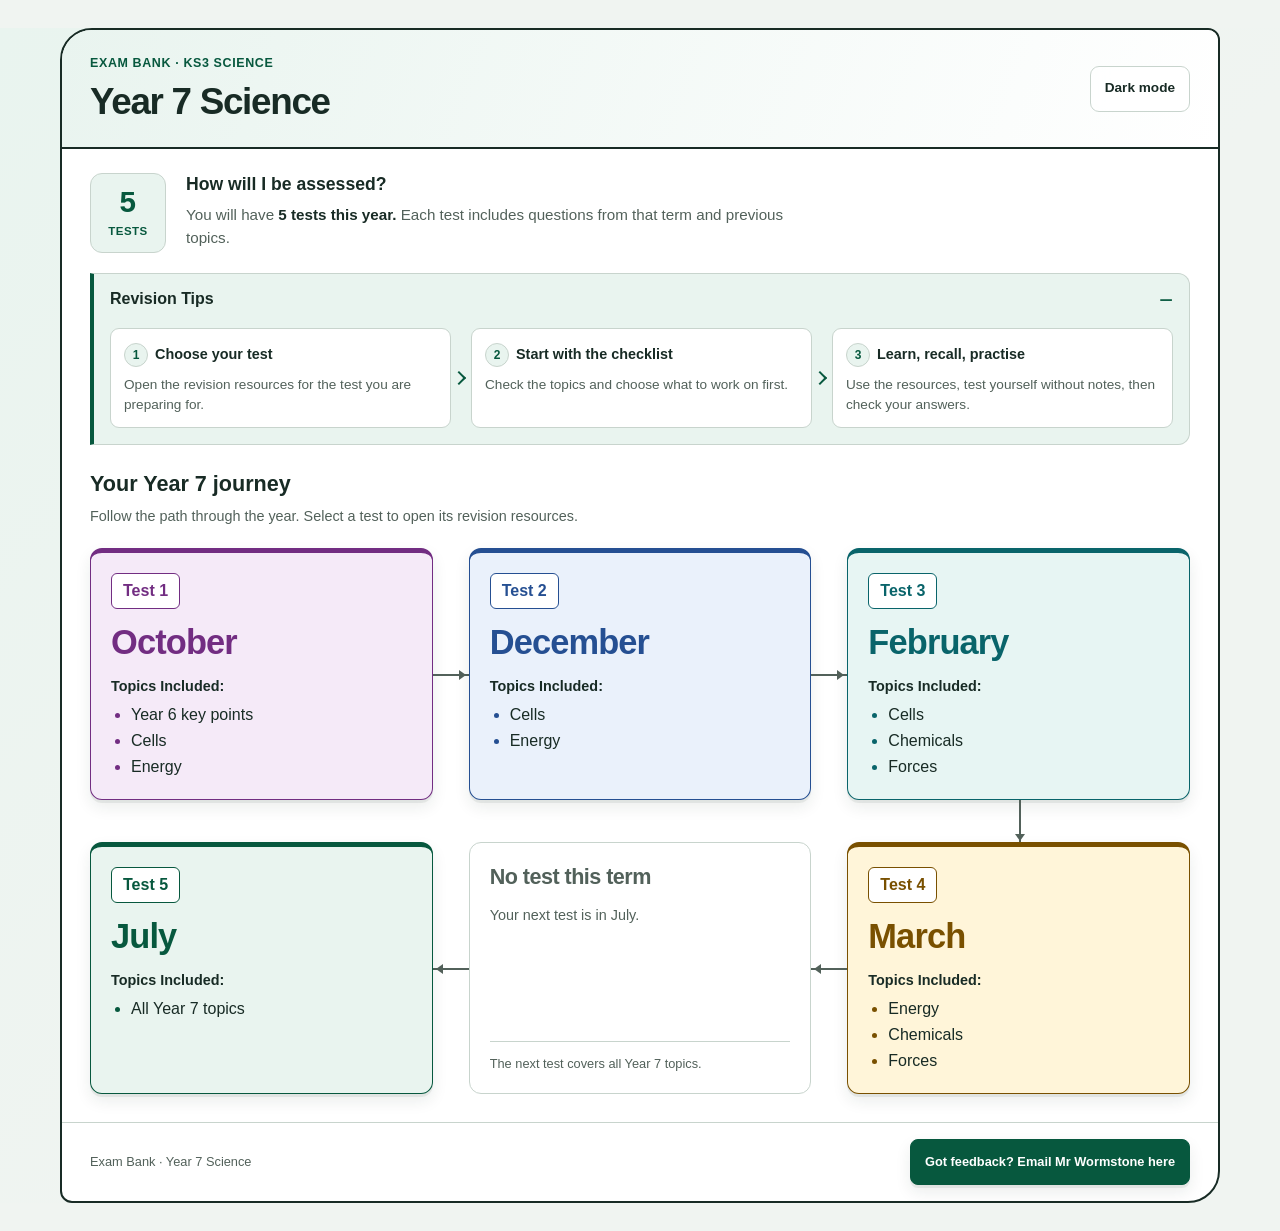
==== index.html @ 6819bdd1 "Add Year 7 test resource pages" ====
<!doctype html>
<html lang="en-GB">
<head>
<meta charset="utf-8">
<meta name="viewport" content="width=device-width, initial-scale=1">
<meta name="color-scheme" content="light dark">
<meta name="description" content="Year 7 science: your assessment overview and revision resources for all five tests.">
<title>Year 7 Science · Exam Bank</title>
<!-- Standalone Google Sites embed. All HTML, CSS and JavaScript are inline.
     Source: https://www.sceb2.com/ks3-7-8/year-7
     Five unique test destinations retained in original order; each original
     test-title/month link pair is consolidated into one accessible link tile.
     The six-term assessment image has been transcribed into readable text.
     Months are broad assessment windows, exactly as shown on the source page.
     No dates, questions, results or progress tracking have been added.
     Google Sites supplies its own global site navigation and embed height. -->
<style>
:root {
  --ink:#182b25; --green:#07583e; --mint:#e9f4ef; --line:#c8d4cd;
  --muted:#52615a; --paper:#fff; --canvas:#f0f4f1; --focus:#967100;
  --glass:#ffffffbf; --shadow:0 3px 0 #182b2512,0 7px 16px #182b2516;
  --hover-shadow:0 4px 0 #182b2518,0 9px 20px #182b2523;
  color-scheme:light; font-family:Arial,"Helvetica Neue",sans-serif;
  font-size:16px; line-height:1.5; color:var(--ink); background:var(--canvas);
}
:root[data-theme=dark] {
  --ink:#edf5f0; --green:#97e0bc; --mint:#223e31; --line:#5d7568;
  --muted:#b4c8ba; --paper:#182a21; --canvas:#0f1c16; --focus:#ffdb75;
  --glass:#182a21cf; --shadow:0 3px 0 #0004,0 7px 16px #0004;
  --hover-shadow:0 4px 0 #0005,0 9px 20px #0006; color-scheme:dark;
}
@media (prefers-color-scheme:dark) {
  :root:not([data-theme=light]) {
    --ink:#edf5f0; --green:#97e0bc; --mint:#223e31; --line:#5d7568;
    --muted:#b4c8ba; --paper:#182a21; --canvas:#0f1c16; --focus:#ffdb75;
    --glass:#182a21cf; --shadow:0 3px 0 #0004,0 7px 16px #0004;
    --hover-shadow:0 4px 0 #0005,0 9px 20px #0006; color-scheme:dark;
  }
}
* { box-sizing:border-box }
body { margin:0; background:linear-gradient(135deg,var(--mint),var(--canvas) 55%); }
h1,h2,h3,p { margin-top:0 }
h1 { margin-bottom:0; font-size:clamp(1.8rem,5vw,2.3rem); line-height:1.15; letter-spacing:-.035em }
h2 { margin-bottom:8px; font-size:1.35rem; line-height:1.3 }
a { color:var(--green); text-underline-offset:4px }
:focus-visible { outline:3px solid var(--focus); outline-offset:4px }
[hidden] { display:none!important }
.sr-only { position:absolute; width:1px; height:1px; padding:0; margin:-1px;
  overflow:hidden; clip:rect(0,0,0,0); white-space:nowrap; border:0 }
.skip { position:absolute; top:-120px; left:16px; z-index:10;
  padding:14px; background:var(--paper); border:2px solid var(--green) }
.skip:focus { top:10px }
.sheet { max-width:1160px; margin:28px auto; background:var(--paper);
  border:2px solid var(--ink); border-radius:32px 12px 32px 12px; overflow:clip }
.masthead { display:flex; justify-content:space-between; align-items:center; gap:18px;
  padding:24px 28px; border-bottom:2px solid var(--ink);
  background:linear-gradient(110deg,var(--mint),var(--paper)); }
.brand { margin-bottom:8px; color:var(--green); font-weight:700;
  font-size:.78rem; text-transform:uppercase; letter-spacing:.05em }
.theme-toggle { flex:none; font:inherit; font-weight:700; font-size:.85rem; cursor:pointer;
  color:var(--ink); padding:10px 14px; min-height:46px; border:1px solid var(--line);
  border-radius:9px; background:var(--glass); backdrop-filter:blur(8px); }
.theme-toggle:hover { border-color:var(--green); background:var(--mint) }
main { padding:24px 28px 28px }
.assessment { display:flex; align-items:start; gap:20px; margin-bottom:20px }
.assessment h2 { font-size:1.1rem }
.assessment p { max-width:72ch; color:var(--muted); font-size:.95rem; margin-bottom:0 }
.assessment strong { color:var(--ink) }
.test-count { display:flex; flex-direction:column; align-items:center; justify-content:center;
  flex:none; min-width:76px; padding:12px; border:1px solid var(--line);
  border-radius:12px; color:var(--green); background:var(--mint);
  font-size:.72rem; font-weight:700; text-transform:uppercase; letter-spacing:.04em }
.test-count span { font-size:1.85rem; line-height:1.1; margin-bottom:4px }
.tips { margin-bottom:25px; background:var(--mint); border:1px solid var(--line);
  border-left:4px solid var(--green); border-radius:0 12px 12px 0 }
.tips>summary { display:flex; align-items:center; justify-content:space-between;
  gap:15px; min-height:52px; padding:12px 16px; cursor:pointer; list-style:none }
.tips>summary::-webkit-details-marker { display:none }
.tips>summary::after { content:'+'; color:var(--green); font-size:1.5rem; line-height:1 }
.tips[open]>summary::after { content:'−' }
.tips>summary h2 { margin:0; font-size:1rem }
.tips>summary:focus-visible { outline-offset:-5px }
.revision-flow { display:grid; grid-template-columns:repeat(3,minmax(0,1fr));
  gap:20px; list-style:none; margin:0; padding:2px 16px 16px }
.revision-flow li { position:relative; min-width:0; padding:13px;
  border:1px solid var(--line); border-radius:9px; background:var(--paper) }
.revision-flow li:not(:last-child)::after { content:''; position:absolute;
  top:50%; right:-14px; width:8px; height:8px; border-top:2px solid var(--green);
  border-right:2px solid var(--green); transform:translateY(-50%) rotate(45deg) }
.step-number { display:inline-flex; align-items:center; justify-content:center;
  width:24px; height:24px; margin-right:7px; border-radius:50%; background:var(--mint);
  color:var(--green); border:1px solid var(--line); font-size:.75rem; font-weight:700 }
.revision-flow strong { font-size:.9rem }
.revision-flow p { margin:8px 0 0; font-size:.85rem; color:var(--muted); line-height:1.45 }
.resources-heading { margin-bottom:20px }
.resources-heading p { margin-bottom:0; font-size:.9rem; color:var(--muted) }
.term-grid { display:grid; grid-template-columns:repeat(3,minmax(0,1fr));
  align-items:stretch; gap:42px 36px; list-style:none; margin:0; padding:0 }
.term-grid>li { display:flex; min-width:0; position:relative }
.term-card { display:flex; flex-direction:column; width:100%; min-width:0;
  padding:20px; border:1.5px solid var(--stage-accent); border-top:5px solid var(--stage-accent);
  border-radius:12px; background:var(--stage-tint); color:var(--ink); text-decoration:none;
  box-shadow:var(--shadow); transition:transform .18s ease,box-shadow .18s ease; }
.test-card { cursor:pointer }
.test-card:hover { transform:translateY(-3px); box-shadow:var(--hover-shadow) }
.test-card:hover .month-heading { text-decoration:underline; text-underline-offset:6px }
.card-top { display:flex; align-items:center; justify-content:space-between;
  gap:10px; flex-wrap:wrap; margin-bottom:14px }
.test-name { padding:5px 11px; border:1px solid var(--stage-accent); border-radius:6px;
  background:var(--paper); color:var(--stage-accent); font-size:1rem; font-weight:700 }
.term-card h3 { color:var(--stage-accent); font-size:2.15rem; line-height:1.15; margin:0 0 14px;
  letter-spacing:-.025em }
.topics { font-size:1rem; line-height:1.4; margin:0;
  flex:1; overflow-wrap:break-word }
.topics-label { margin:0 0 7px; font-weight:700; font-size:.9rem }
.topic-list { margin:0; padding-left:20px; list-style:disc }
.topic-list li+li { margin-top:4px }
.topic-list li::marker { color:var(--stage-accent) }
.rest-term { border-color:var(--line); border-top-width:1.5px;
  background:var(--paper); box-shadow:none }
.rest-term h3 { font-size:1.35rem; line-height:1.3; color:var(--muted) }
.rest-note { font-size:.9rem; color:var(--muted); margin-bottom:22px; flex:1 }
.rest-footer { font-size:.8rem; color:var(--muted); padding-top:12px; border-top:1px solid var(--line) }
.footer { display:flex; justify-content:space-between; align-items:center; flex-wrap:wrap;
  gap:10px 20px; border-top:1px solid var(--line); padding:16px 28px;
  font-size:.8rem; color:var(--muted) }
.feedback-link { display:inline-flex; align-items:center; justify-content:center;
  min-height:46px; padding:10px 14px; border:1.5px solid var(--green); border-radius:8px;
  background:var(--green); color:var(--paper); font-weight:700; text-decoration:none;
  box-shadow:var(--shadow); text-align:center }
.feedback-link:hover { text-decoration:underline; box-shadow:var(--hover-shadow) }
@media(max-width:720px) {
  .sheet { margin:0; border:0; border-radius:0 }
  .masthead { padding:20px 18px; gap:12px }
  .brand { font-size:.7rem }
  .theme-toggle { padding:9px 11px; font-size:.8rem }
  main { padding:20px 18px 24px }
  .assessment { gap:14px }
  .assessment p { font-size:.9rem }
  .test-count { min-width:63px; padding:10px }
  .revision-flow { grid-template-columns:1fr; gap:16px }
  .revision-flow li:not(:last-child)::after { top:auto; bottom:-11px;
    left:50%; right:auto; transform:translateX(-50%) rotate(135deg) }
  .term-card { padding:16px }
  .card-top { gap:7px }
  .term-card h3 { font-size:2rem }
  .topics { font-size:.95rem }
  .rest-term h3 { font-size:1.2rem }
  .footer { padding:16px 18px }
}
@media(max-width:520px) {
  .term-card { padding:18px }
  .card-top { margin-bottom:10px }
  .feedback-link { width:100% }
}
@media(max-width:360px) {
  main { padding:18px 12px }
  .masthead { padding:18px 12px }
  .masthead h1 { font-size:1.65rem }
  .brand { max-width:160px }
  .footer { padding:14px 12px }
}
@media(prefers-reduced-motion:reduce) {
  .term-card { transition:none }
  .test-card:hover { transform:none }
}
@media(forced-colors:active) {
  .term-card,.tips,.feedback-link { border-color:CanvasText }
  .test-card,.feedback-link { color:LinkText }
  .revision-flow li:not(:last-child)::after { border-color:CanvasText }
  :focus-visible { outline-color:Highlight }
}
/* Each test has its own colour. The connectors follow chronological DOM order. */
:root {
  --stage-1:#722d82; --tint-1:#f5eaf8;
  --stage-2:#254f92; --tint-2:#eaf1fb;
  --stage-3:#09646a; --tint-3:#e7f5f3;
  --stage-4:#795000; --tint-4:#fff5d9;
  --stage-5:#07583e; --tint-5:#e9f4ef;
}
:root[data-theme=dark] {
  --stage-1:#e3b7ee; --tint-1:#37243d;
  --stage-2:#b9d4ff; --tint-2:#22344e;
  --stage-3:#9bdfdc; --tint-3:#1d3e3e;
  --stage-4:#f0ce87; --tint-4:#43361e;
  --stage-5:#97e0bc; --tint-5:#223e31;
}
@media(prefers-color-scheme:dark) {
  :root:not([data-theme=light]) {
    --stage-1:#e3b7ee; --tint-1:#37243d;
    --stage-2:#b9d4ff; --tint-2:#22344e;
    --stage-3:#9bdfdc; --tint-3:#1d3e3e;
    --stage-4:#f0ce87; --tint-4:#43361e;
    --stage-5:#97e0bc; --tint-5:#223e31;
  }
}
.journey-stage { --stage-accent:var(--muted); --stage-tint:var(--paper) }
.test-1 { --stage-accent:var(--stage-1); --stage-tint:var(--tint-1) }
.test-2 { --stage-accent:var(--stage-2); --stage-tint:var(--tint-2) }
.test-3 { --stage-accent:var(--stage-3); --stage-tint:var(--tint-3) }
.test-4 { --stage-accent:var(--stage-4); --stage-tint:var(--tint-4) }
.test-5 { --stage-accent:var(--stage-5); --stage-tint:var(--tint-5) }
.journey-stage:nth-child(4) { grid-row:2; grid-column:3 }
.journey-stage:nth-child(5) { grid-row:2; grid-column:2 }
.journey-stage:nth-child(6) { grid-row:2; grid-column:1 }
.journey-stage:not(:last-child)::before,
.journey-stage:not(:last-child)::after { content:''; position:absolute; pointer-events:none }
.journey-stage:not(:last-child)::before {
  top:50%; right:-36px; width:36px; height:2px; background:var(--muted);
}
.journey-stage:not(:last-child)::after {
  top:calc(50% - 4px); right:-33px;
  border-top:5px solid transparent; border-bottom:5px solid transparent;
  border-left:7px solid var(--muted);
}
.journey-stage:nth-child(3)::before {
  left:50%; right:auto; top:100%; width:2px; height:42px;
}
.journey-stage:nth-child(3)::after {
  left:calc(50% - 4px); right:auto; top:calc(100% + 34px);
  border-left:5px solid transparent; border-right:5px solid transparent;
  border-top:7px solid var(--muted); border-bottom:0;
}
.journey-stage:nth-child(4)::before,.journey-stage:nth-child(5)::before { left:-36px; right:auto }
.journey-stage:nth-child(4)::after,.journey-stage:nth-child(5)::after {
  left:-33px; right:auto; border-left:0; border-right:7px solid var(--muted);
}
@media(max-width:850px) {
  .term-grid { grid-template-columns:1fr; gap:34px; max-width:600px; margin-inline:auto }
  .term-grid>.journey-stage { grid-row:auto; grid-column:auto }
  .journey-stage:not(:last-child)::before {
    left:50%; right:auto; top:100%; width:2px; height:34px;
  }
  .journey-stage:not(:last-child)::after {
    left:calc(50% - 4px); right:auto; top:calc(100% + 26px);
    border-left:5px solid transparent; border-right:5px solid transparent;
    border-top:7px solid var(--muted); border-bottom:0;
  }
  .rest-term { padding-block:16px }
  .rest-term .rest-note { margin-bottom:12px }
}
@media print {
  :root,:root[data-theme],:root:not([data-theme=light]) { color-scheme:light; --ink:#182b25; --green:#07583e; --mint:#e9f4ef;
    --paper:#fff; --muted:#52615a; --line:#c8d4cd;
    --stage-1:#722d82; --tint-1:#f5eaf8; --stage-2:#254f92; --tint-2:#eaf1fb;
    --stage-3:#09646a; --tint-3:#e7f5f3; --stage-4:#795000; --tint-4:#fff5d9;
    --stage-5:#07583e; --tint-5:#e9f4ef }
  body { background:#fff }
  .sheet { border:0; margin:0 }
  .theme-toggle,.skip { display:none!important }
  .term-grid { grid-template-columns:1fr }
  .term-grid>.journey-stage { grid-row:auto; grid-column:auto }
  .journey-stage::before,.journey-stage::after { display:none }
  .term-card { box-shadow:none; break-inside:avoid }
  .month-heading { text-decoration:underline }
  .tips::details-content { content-visibility:visible }
}
</style>
</head>
<body>
<a class="skip" href="#main">Skip to Year 7 resources</a>
<div class="sheet">
  <header class="masthead">
    <div><p class="brand">Exam Bank · KS3 Science</p><h1>Year 7 Science</h1></div>
    <button class="theme-toggle" id="theme-toggle" type="button" aria-pressed="false" hidden>Dark mode</button>
  </header>
  <main id="main" tabindex="-1">
    <section class="assessment" aria-labelledby="assessment-title">
      <div class="test-count" aria-hidden="true"><span>5</span>Tests</div>
      <div><h2 id="assessment-title">How will I be assessed?</h2>
        <p>You will have <strong>5 tests this year.</strong> Each test includes questions from that term and previous topics.</p>
      </div>
    </section>
    <details class="tips" open>
      <summary><h2>Revision Tips</h2></summary>
      <ol class="revision-flow">
        <li><span class="step-number" aria-hidden="true">1</span><strong>Choose your test</strong><p>Open the revision resources for the test you are preparing for.</p></li>
        <li><span class="step-number" aria-hidden="true">2</span><strong>Start with the checklist</strong><p>Check the topics and choose what to work on first.</p></li>
        <li><span class="step-number" aria-hidden="true">3</span><strong>Learn, recall, practise</strong><p>Use the resources, test yourself without notes, then check your answers.</p></li>
      </ol>
    </details>
    <section aria-labelledby="resources-title">
      <div class="resources-heading"><h2 id="resources-title">Your Year 7 journey</h2>
        <p>Follow the path through the year. Select a test to open its revision resources.</p>
      </div>
      <ol class="term-grid" aria-label="Assessment journey in term order">
<li class="journey-stage test-1">
      <a class="term-card test-card" href="year-7-test-1.html">
        <div class="card-top"><span class="test-name">Test 1</span></div>
        <h3 class="month-heading">October</h3>
        <div class="topics"><p class="topics-label">Topics Included:</p><ul class="topic-list"><li>Year 6 key points</li><li>Cells</li><li>Energy</li></ul></div>
        
      </a>
    </li>
<li class="journey-stage test-2">
      <a class="term-card test-card" href="year-7-test-2.html">
        <div class="card-top"><span class="test-name">Test 2</span></div>
        <h3 class="month-heading">December</h3>
        <div class="topics"><p class="topics-label">Topics Included:</p><ul class="topic-list"><li>Cells</li><li>Energy</li></ul></div>
        
      </a>
    </li>
<li class="journey-stage test-3">
      <a class="term-card test-card" href="year-7-test-3.html">
        <div class="card-top"><span class="test-name">Test 3</span></div>
        <h3 class="month-heading">February</h3>
        <div class="topics"><p class="topics-label">Topics Included:</p><ul class="topic-list"><li>Cells</li><li>Chemicals</li><li>Forces</li></ul></div>
        
      </a>
    </li>
<li class="journey-stage test-4">
      <a class="term-card test-card" href="year-7-test-4.html">
        <div class="card-top"><span class="test-name">Test 4</span></div>
        <h3 class="month-heading">March</h3>
        <div class="topics"><p class="topics-label">Topics Included:</p><ul class="topic-list"><li>Energy</li><li>Chemicals</li><li>Forces</li></ul></div>
        
      </a>
    </li>
<li class="journey-stage break-stage">
          <div class="term-card rest-term">
            <h3>No test this term</h3>
            <p class="rest-note">Your next test is in July.</p>
            <span class="rest-footer">The next test covers all Year 7 topics.</span>
          </div>
        </li>
<li class="journey-stage test-5">
      <a class="term-card test-card" href="year-7-test-5.html">
        <div class="card-top"><span class="test-name">Test 5</span></div>
        <h3 class="month-heading">July</h3>
        <div class="topics"><p class="topics-label">Topics Included:</p><ul class="topic-list"><li>All Year 7 topics</li></ul></div>
        
      </a>
    </li>
      </ol>
    </section>
  </main>
  <footer class="footer">
    <span>Exam Bank · Year 7 Science</span>
    <a class="feedback-link" href="mailto:wormstonel@crispins.co.uk" target="_blank" rel="noopener noreferrer">Got feedback? Email Mr Wormstone here<span class="sr-only"> (opens your email app)</span></a>
  </footer>
</div>
<script>
'use strict';
(() => {
 const button=document.getElementById('theme-toggle');
 const root=document.documentElement;
 const media=window.matchMedia('(prefers-color-scheme: dark)');
 const key='smart-bank-y7-hub-theme';
 let theme='system';
 try{const saved=window.localStorage.getItem(key);if(saved==='light'||saved==='dark')theme=saved;}catch(error){/* Display controls still work when browser storage is blocked. */}
 function render(){
  if(theme==='system')delete root.dataset.theme;else root.dataset.theme=theme;
  button.setAttribute('aria-pressed',String(theme==='dark'||(theme==='system'&&media.matches)));
 }
 button.addEventListener('click',()=>{
  const dark=theme==='dark'||(theme==='system'&&media.matches);
  theme=dark?'light':'dark';render();
  try{window.localStorage.setItem(key,theme);}catch(error){/* Use the selected theme for this open page. */}
 });
 const systemChange=()=>{if(theme==='system')render();};
 if(media.addEventListener)media.addEventListener('change',systemChange);else if(media.addListener)media.addListener(systemChange);
 render();button.hidden=false;
})();
</script>
</body>
</html>
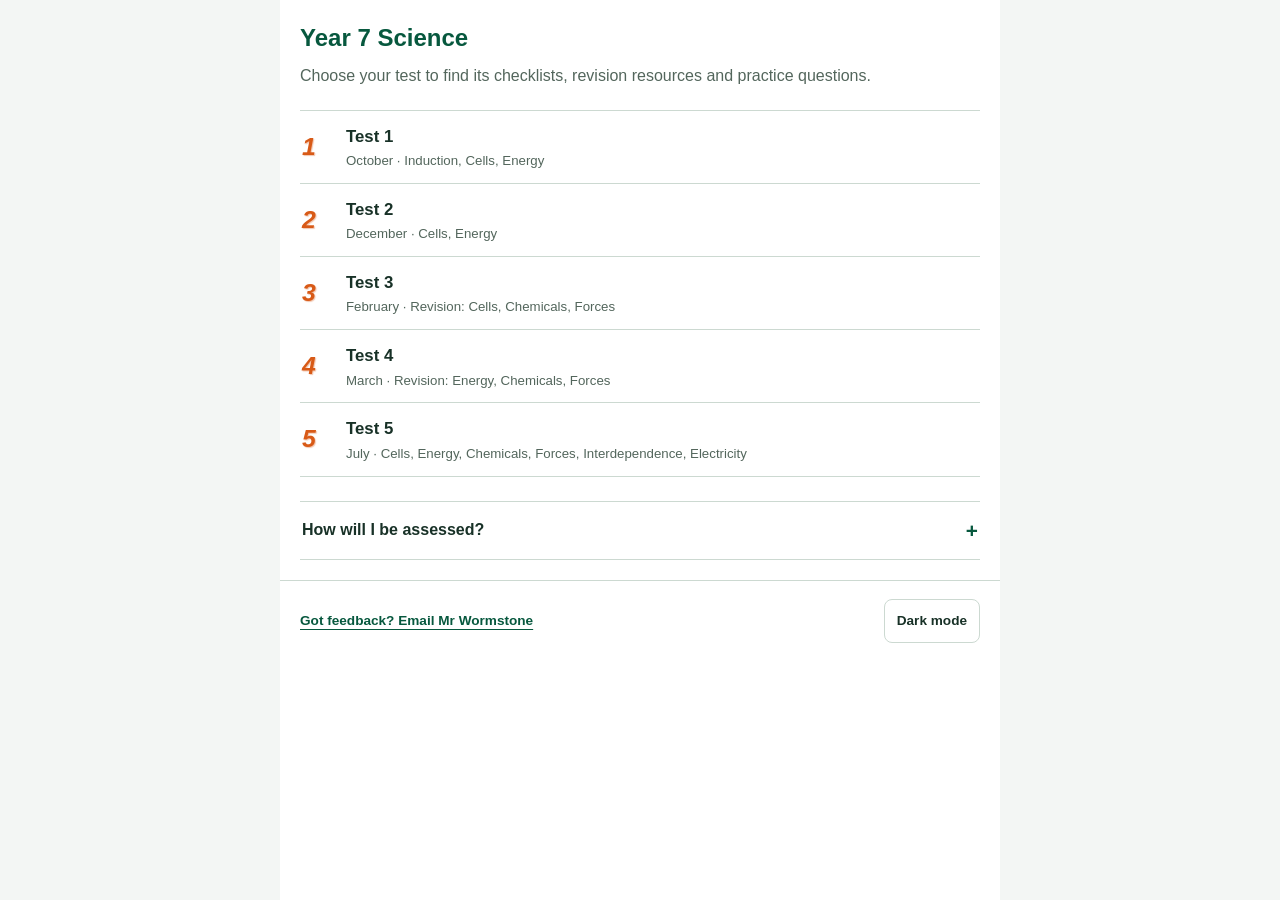
==== commit b539e3a3: "Build new Year 7 hub and all test pages" ====
--- a/index.html
+++ b/index.html
@@ -1,366 +1,64 @@
 <!doctype html>
-<html lang="en-GB">
-<head>
-<meta charset="utf-8">
-<meta name="viewport" content="width=device-width, initial-scale=1">
-<meta name="color-scheme" content="light dark">
-<meta name="description" content="Year 7 science: your assessment overview and revision resources for all five tests.">
-<title>Year 7 Science · Exam Bank</title>
-<!-- Standalone Google Sites embed. All HTML, CSS and JavaScript are inline.
-     Source: https://www.sceb2.com/ks3-7-8/year-7
-     Five unique test destinations retained in original order; each original
-     test-title/month link pair is consolidated into one accessible link tile.
-     The six-term assessment image has been transcribed into readable text.
-     Months are broad assessment windows, exactly as shown on the source page.
-     No dates, questions, results or progress tracking have been added.
-     Google Sites supplies its own global site navigation and embed height. -->
+<html lang="en-GB"><head><meta charset="utf-8"><meta name="viewport" content="width=device-width, initial-scale=1"><meta name="color-scheme" content="light dark"><title>Year 7 Science · Exam Bank</title>
 <style>
-:root {
-  --ink:#182b25; --green:#07583e; --mint:#e9f4ef; --line:#c8d4cd;
-  --muted:#52615a; --paper:#fff; --canvas:#f0f4f1; --focus:#967100;
-  --glass:#ffffffbf; --shadow:0 3px 0 #182b2512,0 7px 16px #182b2516;
-  --hover-shadow:0 4px 0 #182b2518,0 9px 20px #182b2523;
-  color-scheme:light; font-family:Arial,"Helvetica Neue",sans-serif;
-  font-size:16px; line-height:1.5; color:var(--ink); background:var(--canvas);
-}
-:root[data-theme=dark] {
-  --ink:#edf5f0; --green:#97e0bc; --mint:#223e31; --line:#5d7568;
-  --muted:#b4c8ba; --paper:#182a21; --canvas:#0f1c16; --focus:#ffdb75;
-  --glass:#182a21cf; --shadow:0 3px 0 #0004,0 7px 16px #0004;
-  --hover-shadow:0 4px 0 #0005,0 9px 20px #0006; color-scheme:dark;
-}
-@media (prefers-color-scheme:dark) {
-  :root:not([data-theme=light]) {
-    --ink:#edf5f0; --green:#97e0bc; --mint:#223e31; --line:#5d7568;
-    --muted:#b4c8ba; --paper:#182a21; --canvas:#0f1c16; --focus:#ffdb75;
-    --glass:#182a21cf; --shadow:0 3px 0 #0004,0 7px 16px #0004;
-    --hover-shadow:0 4px 0 #0005,0 9px 20px #0006; color-scheme:dark;
-  }
-}
-* { box-sizing:border-box }
-body { margin:0; background:linear-gradient(135deg,var(--mint),var(--canvas) 55%); }
-h1,h2,h3,p { margin-top:0 }
-h1 { margin-bottom:0; font-size:clamp(1.8rem,5vw,2.3rem); line-height:1.15; letter-spacing:-.035em }
-h2 { margin-bottom:8px; font-size:1.35rem; line-height:1.3 }
-a { color:var(--green); text-underline-offset:4px }
-:focus-visible { outline:3px solid var(--focus); outline-offset:4px }
-[hidden] { display:none!important }
-.sr-only { position:absolute; width:1px; height:1px; padding:0; margin:-1px;
-  overflow:hidden; clip:rect(0,0,0,0); white-space:nowrap; border:0 }
-.skip { position:absolute; top:-120px; left:16px; z-index:10;
-  padding:14px; background:var(--paper); border:2px solid var(--green) }
-.skip:focus { top:10px }
-.sheet { max-width:1160px; margin:28px auto; background:var(--paper);
-  border:2px solid var(--ink); border-radius:32px 12px 32px 12px; overflow:clip }
-.masthead { display:flex; justify-content:space-between; align-items:center; gap:18px;
-  padding:24px 28px; border-bottom:2px solid var(--ink);
-  background:linear-gradient(110deg,var(--mint),var(--paper)); }
-.brand { margin-bottom:8px; color:var(--green); font-weight:700;
-  font-size:.78rem; text-transform:uppercase; letter-spacing:.05em }
-.theme-toggle { flex:none; font:inherit; font-weight:700; font-size:.85rem; cursor:pointer;
-  color:var(--ink); padding:10px 14px; min-height:46px; border:1px solid var(--line);
-  border-radius:9px; background:var(--glass); backdrop-filter:blur(8px); }
-.theme-toggle:hover { border-color:var(--green); background:var(--mint) }
-main { padding:24px 28px 28px }
-.assessment { display:flex; align-items:start; gap:20px; margin-bottom:20px }
-.assessment h2 { font-size:1.1rem }
-.assessment p { max-width:72ch; color:var(--muted); font-size:.95rem; margin-bottom:0 }
-.assessment strong { color:var(--ink) }
-.test-count { display:flex; flex-direction:column; align-items:center; justify-content:center;
-  flex:none; min-width:76px; padding:12px; border:1px solid var(--line);
-  border-radius:12px; color:var(--green); background:var(--mint);
-  font-size:.72rem; font-weight:700; text-transform:uppercase; letter-spacing:.04em }
-.test-count span { font-size:1.85rem; line-height:1.1; margin-bottom:4px }
-.tips { margin-bottom:25px; background:var(--mint); border:1px solid var(--line);
-  border-left:4px solid var(--green); border-radius:0 12px 12px 0 }
-.tips>summary { display:flex; align-items:center; justify-content:space-between;
-  gap:15px; min-height:52px; padding:12px 16px; cursor:pointer; list-style:none }
-.tips>summary::-webkit-details-marker { display:none }
-.tips>summary::after { content:'+'; color:var(--green); font-size:1.5rem; line-height:1 }
-.tips[open]>summary::after { content:'−' }
-.tips>summary h2 { margin:0; font-size:1rem }
-.tips>summary:focus-visible { outline-offset:-5px }
-.revision-flow { display:grid; grid-template-columns:repeat(3,minmax(0,1fr));
-  gap:20px; list-style:none; margin:0; padding:2px 16px 16px }
-.revision-flow li { position:relative; min-width:0; padding:13px;
-  border:1px solid var(--line); border-radius:9px; background:var(--paper) }
-.revision-flow li:not(:last-child)::after { content:''; position:absolute;
-  top:50%; right:-14px; width:8px; height:8px; border-top:2px solid var(--green);
-  border-right:2px solid var(--green); transform:translateY(-50%) rotate(45deg) }
-.step-number { display:inline-flex; align-items:center; justify-content:center;
-  width:24px; height:24px; margin-right:7px; border-radius:50%; background:var(--mint);
-  color:var(--green); border:1px solid var(--line); font-size:.75rem; font-weight:700 }
-.revision-flow strong { font-size:.9rem }
-.revision-flow p { margin:8px 0 0; font-size:.85rem; color:var(--muted); line-height:1.45 }
-.resources-heading { margin-bottom:20px }
-.resources-heading p { margin-bottom:0; font-size:.9rem; color:var(--muted) }
-.term-grid { display:grid; grid-template-columns:repeat(3,minmax(0,1fr));
-  align-items:stretch; gap:42px 36px; list-style:none; margin:0; padding:0 }
-.term-grid>li { display:flex; min-width:0; position:relative }
-.term-card { display:flex; flex-direction:column; width:100%; min-width:0;
-  padding:20px; border:1.5px solid var(--stage-accent); border-top:5px solid var(--stage-accent);
-  border-radius:12px; background:var(--stage-tint); color:var(--ink); text-decoration:none;
-  box-shadow:var(--shadow); transition:transform .18s ease,box-shadow .18s ease; }
-.test-card { cursor:pointer }
-.test-card:hover { transform:translateY(-3px); box-shadow:var(--hover-shadow) }
-.test-card:hover .month-heading { text-decoration:underline; text-underline-offset:6px }
-.card-top { display:flex; align-items:center; justify-content:space-between;
-  gap:10px; flex-wrap:wrap; margin-bottom:14px }
-.test-name { padding:5px 11px; border:1px solid var(--stage-accent); border-radius:6px;
-  background:var(--paper); color:var(--stage-accent); font-size:1rem; font-weight:700 }
-.term-card h3 { color:var(--stage-accent); font-size:2.15rem; line-height:1.15; margin:0 0 14px;
-  letter-spacing:-.025em }
-.topics { font-size:1rem; line-height:1.4; margin:0;
-  flex:1; overflow-wrap:break-word }
-.topics-label { margin:0 0 7px; font-weight:700; font-size:.9rem }
-.topic-list { margin:0; padding-left:20px; list-style:disc }
-.topic-list li+li { margin-top:4px }
-.topic-list li::marker { color:var(--stage-accent) }
-.rest-term { border-color:var(--line); border-top-width:1.5px;
-  background:var(--paper); box-shadow:none }
-.rest-term h3 { font-size:1.35rem; line-height:1.3; color:var(--muted) }
-.rest-note { font-size:.9rem; color:var(--muted); margin-bottom:22px; flex:1 }
-.rest-footer { font-size:.8rem; color:var(--muted); padding-top:12px; border-top:1px solid var(--line) }
-.footer { display:flex; justify-content:space-between; align-items:center; flex-wrap:wrap;
-  gap:10px 20px; border-top:1px solid var(--line); padding:16px 28px;
-  font-size:.8rem; color:var(--muted) }
-.feedback-link { display:inline-flex; align-items:center; justify-content:center;
-  min-height:46px; padding:10px 14px; border:1.5px solid var(--green); border-radius:8px;
-  background:var(--green); color:var(--paper); font-weight:700; text-decoration:none;
-  box-shadow:var(--shadow); text-align:center }
-.feedback-link:hover { text-decoration:underline; box-shadow:var(--hover-shadow) }
-@media(max-width:720px) {
-  .sheet { margin:0; border:0; border-radius:0 }
-  .masthead { padding:20px 18px; gap:12px }
-  .brand { font-size:.7rem }
-  .theme-toggle { padding:9px 11px; font-size:.8rem }
-  main { padding:20px 18px 24px }
-  .assessment { gap:14px }
-  .assessment p { font-size:.9rem }
-  .test-count { min-width:63px; padding:10px }
-  .revision-flow { grid-template-columns:1fr; gap:16px }
-  .revision-flow li:not(:last-child)::after { top:auto; bottom:-11px;
-    left:50%; right:auto; transform:translateX(-50%) rotate(135deg) }
-  .term-card { padding:16px }
-  .card-top { gap:7px }
-  .term-card h3 { font-size:2rem }
-  .topics { font-size:.95rem }
-  .rest-term h3 { font-size:1.2rem }
-  .footer { padding:16px 18px }
-}
-@media(max-width:520px) {
-  .term-card { padding:18px }
-  .card-top { margin-bottom:10px }
-  .feedback-link { width:100% }
-}
-@media(max-width:360px) {
-  main { padding:18px 12px }
-  .masthead { padding:18px 12px }
-  .masthead h1 { font-size:1.65rem }
-  .brand { max-width:160px }
-  .footer { padding:14px 12px }
-}
-@media(prefers-reduced-motion:reduce) {
-  .term-card { transition:none }
-  .test-card:hover { transform:none }
-}
-@media(forced-colors:active) {
-  .term-card,.tips,.feedback-link { border-color:CanvasText }
-  .test-card,.feedback-link { color:LinkText }
-  .revision-flow li:not(:last-child)::after { border-color:CanvasText }
-  :focus-visible { outline-color:Highlight }
-}
-/* Each test has its own colour. The connectors follow chronological DOM order. */
-:root {
-  --stage-1:#722d82; --tint-1:#f5eaf8;
-  --stage-2:#254f92; --tint-2:#eaf1fb;
-  --stage-3:#09646a; --tint-3:#e7f5f3;
-  --stage-4:#795000; --tint-4:#fff5d9;
-  --stage-5:#07583e; --tint-5:#e9f4ef;
-}
-:root[data-theme=dark] {
-  --stage-1:#e3b7ee; --tint-1:#37243d;
-  --stage-2:#b9d4ff; --tint-2:#22344e;
-  --stage-3:#9bdfdc; --tint-3:#1d3e3e;
-  --stage-4:#f0ce87; --tint-4:#43361e;
-  --stage-5:#97e0bc; --tint-5:#223e31;
-}
-@media(prefers-color-scheme:dark) {
-  :root:not([data-theme=light]) {
-    --stage-1:#e3b7ee; --tint-1:#37243d;
-    --stage-2:#b9d4ff; --tint-2:#22344e;
-    --stage-3:#9bdfdc; --tint-3:#1d3e3e;
-    --stage-4:#f0ce87; --tint-4:#43361e;
-    --stage-5:#97e0bc; --tint-5:#223e31;
-  }
-}
-.journey-stage { --stage-accent:var(--muted); --stage-tint:var(--paper) }
-.test-1 { --stage-accent:var(--stage-1); --stage-tint:var(--tint-1) }
-.test-2 { --stage-accent:var(--stage-2); --stage-tint:var(--tint-2) }
-.test-3 { --stage-accent:var(--stage-3); --stage-tint:var(--tint-3) }
-.test-4 { --stage-accent:var(--stage-4); --stage-tint:var(--tint-4) }
-.test-5 { --stage-accent:var(--stage-5); --stage-tint:var(--tint-5) }
-.journey-stage:nth-child(4) { grid-row:2; grid-column:3 }
-.journey-stage:nth-child(5) { grid-row:2; grid-column:2 }
-.journey-stage:nth-child(6) { grid-row:2; grid-column:1 }
-.journey-stage:not(:last-child)::before,
-.journey-stage:not(:last-child)::after { content:''; position:absolute; pointer-events:none }
-.journey-stage:not(:last-child)::before {
-  top:50%; right:-36px; width:36px; height:2px; background:var(--muted);
-}
-.journey-stage:not(:last-child)::after {
-  top:calc(50% - 4px); right:-33px;
-  border-top:5px solid transparent; border-bottom:5px solid transparent;
-  border-left:7px solid var(--muted);
-}
-.journey-stage:nth-child(3)::before {
-  left:50%; right:auto; top:100%; width:2px; height:42px;
-}
-.journey-stage:nth-child(3)::after {
-  left:calc(50% - 4px); right:auto; top:calc(100% + 34px);
-  border-left:5px solid transparent; border-right:5px solid transparent;
-  border-top:7px solid var(--muted); border-bottom:0;
-}
-.journey-stage:nth-child(4)::before,.journey-stage:nth-child(5)::before { left:-36px; right:auto }
-.journey-stage:nth-child(4)::after,.journey-stage:nth-child(5)::after {
-  left:-33px; right:auto; border-left:0; border-right:7px solid var(--muted);
-}
-@media(max-width:850px) {
-  .term-grid { grid-template-columns:1fr; gap:34px; max-width:600px; margin-inline:auto }
-  .term-grid>.journey-stage { grid-row:auto; grid-column:auto }
-  .journey-stage:not(:last-child)::before {
-    left:50%; right:auto; top:100%; width:2px; height:34px;
-  }
-  .journey-stage:not(:last-child)::after {
-    left:calc(50% - 4px); right:auto; top:calc(100% + 26px);
-    border-left:5px solid transparent; border-right:5px solid transparent;
-    border-top:7px solid var(--muted); border-bottom:0;
-  }
-  .rest-term { padding-block:16px }
-  .rest-term .rest-note { margin-bottom:12px }
-}
-@media print {
-  :root,:root[data-theme],:root:not([data-theme=light]) { color-scheme:light; --ink:#182b25; --green:#07583e; --mint:#e9f4ef;
-    --paper:#fff; --muted:#52615a; --line:#c8d4cd;
-    --stage-1:#722d82; --tint-1:#f5eaf8; --stage-2:#254f92; --tint-2:#eaf1fb;
-    --stage-3:#09646a; --tint-3:#e7f5f3; --stage-4:#795000; --tint-4:#fff5d9;
-    --stage-5:#07583e; --tint-5:#e9f4ef }
-  body { background:#fff }
-  .sheet { border:0; margin:0 }
-  .theme-toggle,.skip { display:none!important }
-  .term-grid { grid-template-columns:1fr }
-  .term-grid>.journey-stage { grid-row:auto; grid-column:auto }
-  .journey-stage::before,.journey-stage::after { display:none }
-  .term-card { box-shadow:none; break-inside:avoid }
-  .month-heading { text-decoration:underline }
-  .tips::details-content { content-visibility:visible }
-}
+:root{--paper:#fff;--bg:#f3f6f4;--ink:#183127;--muted:#53665c;--line:#ccd9d1;--green:#07583e;--soft:#e8f4ed;--focus:#9a6500;color-scheme:light} :root[data-theme=dark]{--paper:#15241c;--bg:#0d1811;--ink:#eff7f1;--muted:#bdcec2;--line:#52665a;--green:#a0e7c1;--soft:#213a2c;--focus:#ffdb75;color-scheme:dark}
+@media(prefers-color-scheme:dark){:root:not([data-theme=light]){--paper:#15241c;--bg:#0d1811;--ink:#eff7f1;--muted:#bdcec2;--line:#52665a;--green:#a0e7c1;--soft:#213a2c;--focus:#ffdb75;color-scheme:dark}}
+*{box-sizing:border-box}html{font-family:Arial,"Helvetica Neue",sans-serif;font-size:16px;line-height:1.5;background:var(--bg);color:var(--ink)}body{margin:0}a{color:var(--green);text-underline-offset:4px}a:focus-visible,button:focus-visible,summary:focus-visible{outline:3px solid var(--focus);outline-offset:3px}button{font:inherit}.sr-only{position:absolute;width:1px;height:1px;padding:0;margin:-1px;overflow:hidden;clip:rect(0,0,0,0);white-space:nowrap;border:0}.skip{position:absolute;top:-100px;left:12px;background:var(--paper);z-index:10;padding:12px}.skip:focus{top:10px}.page{max-width:720px;margin:auto;background:var(--paper);min-height:100vh}.masthead{padding:18px 20px;display:flex;justify-content:space-between;align-items:center;gap:12px;border-bottom:1px solid var(--line)}.brand,.eyebrow{font-size:.75rem;font-weight:700;letter-spacing:.05em;color:var(--green);margin:0 0 5px}.masthead h1{font-size:1.35rem;line-height:1.25;margin:0}.theme{padding:10px 12px;min-height:44px;background:var(--paper);border:1px solid var(--line);border-radius:8px;color:var(--ink);font-size:.85rem;font-weight:700;cursor:pointer}.main{padding:20px}.back{display:inline-block;font-weight:700;padding:8px 0;margin-bottom:14px}.intro h2,.topic-heading h2{font-size:1.85rem;line-height:1.15;margin:0 0 8px}.intro p,.group-note{color:var(--muted);margin:0}.section-title{font-size:1.05rem;margin:28px 0 10px}.checklist-link{display:flex;justify-content:space-between;align-items:center;gap:12px;text-decoration:none;background:var(--soft);color:var(--ink);border-left:4px solid var(--green);border-radius:6px;padding:15px 16px;min-height:76px}.checklist-link strong,.checklist-link small{display:block}.checklist-link strong{font-size:1.1rem}.checklist-link small{font-size:.875rem;color:var(--muted)}.topic-list,.resource-list{border-top:1px solid var(--line)}.topic-link,.resource-row{display:flex;align-items:center;justify-content:space-between;gap:16px;min-height:52px;padding:13px 2px;border-bottom:1px solid var(--line);text-decoration:none;color:var(--ink)}.topic-link{font-size:1.05rem;font-weight:700;min-height:64px}.topic-link .arrow{font-weight:700;color:var(--green);font-size:1.25rem}.resource-row .arrow{font-size:.8rem;font-weight:700;color:var(--green)}.topic-link:hover,.resource-row:hover{background:var(--soft)}.topic-heading{padding:0 0 17px;margin-bottom:18px;border-bottom:3px solid var(--green)}.topic-view.cells{--topic:#966000}.topic-view.energy{--topic:#744487}.topic-view.prior{--topic:#356c72}.topic-heading{border-color:var(--topic,var(--green))}.resource-group{margin:26px 0}.resource-group h3{font-size:1.1rem;margin:0 0 10px}.group-note{font-size:.9rem;margin-bottom:10px}.level,.extra-links{border-bottom:1px solid var(--line)}.level:first-of-type,.extra-links{border-top:1px solid var(--line)}summary{cursor:pointer;list-style:none;font-weight:700;min-height:52px;padding:13px 2px;display:flex;justify-content:space-between;align-items:center;gap:12px}summary::-webkit-details-marker{display:none}summary:after{content:'+';font-size:1.3rem;color:var(--green)}details[open]>summary:after{content:'−'}.level .resource-list,.extra-links .resource-list{margin-left:14px}.extra-links summary span{font-size:.85rem;font-weight:400;color:var(--muted);margin-left:auto}.tips{margin-top:24px;border-top:1px solid var(--line);border-bottom:1px solid var(--line)}.tips p{color:var(--muted);margin:0 0 14px}.footer{border-top:1px solid var(--line);padding:18px 20px;color:var(--muted);font-size:.85rem}.footer a{display:inline-block;padding:12px 0}.view[hidden]{display:none} @media(max-width:400px){.main{padding:16px}.masthead{padding:16px}.intro h2,.topic-heading h2{font-size:1.65rem}}@media(prefers-reduced-motion:reduce){*,*:before,*:after{scroll-behavior:auto!important}}
+
+.resource-group h3{display:flex;align-items:center;gap:10px;margin-bottom:5px}.type-icon{width:24px;height:24px;flex:none;color:var(--green)}.external-icon{width:19px;height:19px;flex:none;color:var(--green)}.topic-heading{margin-bottom:18px}.resource-group .group-note{margin:0 0 12px}
+
+/* Compact revision journey and topic navigation in the footer. */
+.footer{display:flex;flex-wrap:wrap;align-items:center;justify-content:space-between;gap:4px 20px}.footer a{font-weight:700}.footer-back[hidden]{display:none}.tips .journey-intro{font-size:.9rem;margin:0 0 14px}.revision-journey{list-style:none;margin:0 0 18px;padding:0 0 0 32px;counter-reset:revision;position:relative}.revision-journey:before{content:"";position:absolute;left:11px;top:12px;bottom:24px;width:2px;background:var(--line)}.revision-journey li{counter-increment:revision;position:relative;padding:0 0 15px 10px}.revision-journey li:last-child{padding-bottom:0}.revision-journey li:before{content:counter(revision);position:absolute;left:-32px;top:0;width:24px;height:24px;display:grid;place-items:center;border-radius:50%;background:var(--green);color:var(--paper);font-size:.75rem;font-weight:700}.revision-journey strong,.revision-journey span{display:block}.revision-journey span{color:var(--muted);font-size:.9rem}
+
+.masthead h1{color:#56346d}.topic-list{margin-top:28px}:root[data-theme=dark] .masthead h1{color:#dfc5f0}@media(prefers-color-scheme:dark){:root:not([data-theme=light]) .masthead h1{color:#dfc5f0}}
+
+/* Solid, offset resource markers use tangerine to identify each activity. */
+.resource-group h3{position:relative;padding-bottom:14px;margin-bottom:7px}.heading-swoosh{position:absolute;left:33px;bottom:0;width:142px;height:16px;max-width:calc(100% - 38px);color:var(--green);pointer-events:none}
+
+:root{--section-accent:#9a3d10}:root[data-theme=dark]{--section-accent:#ffb477}@media(prefers-color-scheme:dark){:root:not([data-theme=light]){--section-accent:#ffb477}}.heading-swoosh{color:var(--section-accent)}
 </style>
-</head>
-<body>
-<a class="skip" href="#main">Skip to Year 7 resources</a>
-<div class="sheet">
-  <header class="masthead">
-    <div><p class="brand">Exam Bank · KS3 Science</p><h1>Year 7 Science</h1></div>
-    <button class="theme-toggle" id="theme-toggle" type="button" aria-pressed="false" hidden>Dark mode</button>
-  </header>
-  <main id="main" tabindex="-1">
-    <section class="assessment" aria-labelledby="assessment-title">
-      <div class="test-count" aria-hidden="true"><span>5</span>Tests</div>
-      <div><h2 id="assessment-title">How will I be assessed?</h2>
-        <p>You will have <strong>5 tests this year.</strong> Each test includes questions from that term and previous topics.</p>
-      </div>
-    </section>
-    <details class="tips" open>
-      <summary><h2>Revision Tips</h2></summary>
-      <ol class="revision-flow">
-        <li><span class="step-number" aria-hidden="true">1</span><strong>Choose your test</strong><p>Open the revision resources for the test you are preparing for.</p></li>
-        <li><span class="step-number" aria-hidden="true">2</span><strong>Start with the checklist</strong><p>Check the topics and choose what to work on first.</p></li>
-        <li><span class="step-number" aria-hidden="true">3</span><strong>Learn, recall, practise</strong><p>Use the resources, test yourself without notes, then check your answers.</p></li>
-      </ol>
-    </details>
-    <section aria-labelledby="resources-title">
-      <div class="resources-heading"><h2 id="resources-title">Your Year 7 journey</h2>
-        <p>Follow the path through the year. Select a test to open its revision resources.</p>
-      </div>
-      <ol class="term-grid" aria-label="Assessment journey in term order">
-<li class="journey-stage test-1">
-      <a class="term-card test-card" href="year-7-test-1.html">
-        <div class="card-top"><span class="test-name">Test 1</span></div>
-        <h3 class="month-heading">October</h3>
-        <div class="topics"><p class="topics-label">Topics Included:</p><ul class="topic-list"><li>Year 6 key points</li><li>Cells</li><li>Energy</li></ul></div>
-        
-      </a>
-    </li>
-<li class="journey-stage test-2">
-      <a class="term-card test-card" href="year-7-test-2.html">
-        <div class="card-top"><span class="test-name">Test 2</span></div>
-        <h3 class="month-heading">December</h3>
-        <div class="topics"><p class="topics-label">Topics Included:</p><ul class="topic-list"><li>Cells</li><li>Energy</li></ul></div>
-        
-      </a>
-    </li>
-<li class="journey-stage test-3">
-      <a class="term-card test-card" href="year-7-test-3.html">
-        <div class="card-top"><span class="test-name">Test 3</span></div>
-        <h3 class="month-heading">February</h3>
-        <div class="topics"><p class="topics-label">Topics Included:</p><ul class="topic-list"><li>Cells</li><li>Chemicals</li><li>Forces</li></ul></div>
-        
-      </a>
-    </li>
-<li class="journey-stage test-4">
-      <a class="term-card test-card" href="year-7-test-4.html">
-        <div class="card-top"><span class="test-name">Test 4</span></div>
-        <h3 class="month-heading">March</h3>
-        <div class="topics"><p class="topics-label">Topics Included:</p><ul class="topic-list"><li>Energy</li><li>Chemicals</li><li>Forces</li></ul></div>
-        
-      </a>
-    </li>
-<li class="journey-stage break-stage">
-          <div class="term-card rest-term">
-            <h3>No test this term</h3>
-            <p class="rest-note">Your next test is in July.</p>
-            <span class="rest-footer">The next test covers all Year 7 topics.</span>
-          </div>
-        </li>
-<li class="journey-stage test-5">
-      <a class="term-card test-card" href="year-7-test-5.html">
-        <div class="card-top"><span class="test-name">Test 5</span></div>
-        <h3 class="month-heading">July</h3>
-        <div class="topics"><p class="topics-label">Topics Included:</p><ul class="topic-list"><li>All Year 7 topics</li></ul></div>
-        
-      </a>
-    </li>
-      </ol>
-    </section>
-  </main>
-  <footer class="footer">
-    <span>Exam Bank · Year 7 Science</span>
-    <a class="feedback-link" href="mailto:wormstonel@crispins.co.uk" target="_blank" rel="noopener noreferrer">Got feedback? Email Mr Wormstone here<span class="sr-only"> (opens your email app)</span></a>
-  </footer>
-</div>
-<script>
-'use strict';
-(() => {
- const button=document.getElementById('theme-toggle');
- const root=document.documentElement;
- const media=window.matchMedia('(prefers-color-scheme: dark)');
- const key='smart-bank-y7-hub-theme';
- let theme='system';
- try{const saved=window.localStorage.getItem(key);if(saved==='light'||saved==='dark')theme=saved;}catch(error){/* Display controls still work when browser storage is blocked. */}
- function render(){
-  if(theme==='system')delete root.dataset.theme;else root.dataset.theme=theme;
-  button.setAttribute('aria-pressed',String(theme==='dark'||(theme==='system'&&media.matches)));
- }
- button.addEventListener('click',()=>{
-  const dark=theme==='dark'||(theme==='system'&&media.matches);
-  theme=dark?'light':'dark';render();
-  try{window.localStorage.setItem(key,theme);}catch(error){/* Use the selected theme for this open page. */}
- });
- const systemChange=()=>{if(theme==='system')render();};
- if(media.addEventListener)media.addEventListener('change',systemChange);else if(media.addListener)media.addListener(systemChange);
- render();button.hidden=false;
-})();
-</script>
-</body>
-</html>
+<style>.resource-group h3{padding-bottom:0;margin-bottom:7px}.resource-marker{width:28px;height:28px;flex:none;fill:var(--section-accent);overflow:visible}.resource-group h3{gap:11px;color:var(--green)}:root{--section-accent:#d85a17}:root[data-theme=dark]{--section-accent:#f49a64}@media(prefers-color-scheme:dark){:root:not([data-theme=light]){--section-accent:#f49a64}}</style>
+<style>
+/* Shared filled shapes connect topic selection with the resource headings. */
+.topic-link{gap:13px}.topic-marker{width:25px;height:25px;flex:none;fill:var(--section-accent)}.topic-label{flex:1}.topic-next{width:19px;height:19px;flex:none;fill:var(--section-accent)}
+/* The checklist starts with a loose looping arrow, then a right-aligned label. */
+.checklist-link{gap:10px;border-left:0;border-radius:7px;background:color-mix(in srgb,var(--soft) 87%,var(--paper));min-height:90px}.checklist-loop{width:76px;height:62px;flex:none;color:var(--section-accent)}.checklist-link>span:not(.sr-only){flex:1;text-align:right}.checklist-link .external-icon{margin-left:4px}.checklist-link:hover{background:var(--soft)}
+@media(max-width:400px){.checklist-loop{width:62px;height:55px}.checklist-link{padding:13px 12px}}
+</style><style>.topic-number{width:31px;flex:none;display:inline-block;color:var(--section-accent);font-family:"Arial Black",Arial,sans-serif;font-style:italic;font-size:1.55rem;font-weight:900;line-height:1;letter-spacing:-.12em;text-shadow:1px 1px 1px color-mix(in srgb,var(--section-accent) 35%,transparent);transform:none}.checklist-link{display:flex;flex-direction:column;align-items:stretch;gap:3px;padding:13px 16px;background:var(--soft)}.checklist-illustration{display:block;width:min(100%,245px);height:auto;align-self:center;color:#c65318}.checklist-link>span:not(.sr-only){text-align:center}.checklist-link strong{font-size:1rem}.checklist-link .external-icon{position:absolute;right:13px;bottom:13px}.checklist-link{position:relative}.checklist-link>span:not(.sr-only){padding-right:20px;padding-left:20px}</style><style>.checklist-link{background:#f5f1e9;color:#183127}.checklist-link:hover{background:#f0e8da}.checklist-illustration{width:100%;max-width:none}.checklist-link .external-icon{color:#07583e}</style><style>.masthead h1{font-family:"Arial Black",Arial,sans-serif;font-style:italic;font-weight:900;letter-spacing:-.035em;color:#07583e}:root[data-theme=dark] .masthead h1{color:#a0e7c1}@media(prefers-color-scheme:dark){:root:not([data-theme=light]) .masthead h1{color:#a0e7c1}}.checklist-illustration{width:100%;max-width:none}</style><style>.checklist-link{padding:8px 14px 9px;gap:0;min-height:0}.checklist-illustration{width:100%;height:65px;max-width:none;object-fit:cover}.checklist-link strong{line-height:1.25}.masthead h1{text-shadow:1px 2px 2px rgba(7,88,62,.27)}:root[data-theme=dark] .masthead h1{text-shadow:1px 2px 2px rgba(0,0,0,.45)}</style><style>.checklist-link,.checklist-link:hover{background:#fff;color:#183127;border-radius:0;padding:0 0 10px;min-height:0}.checklist-illustration{display:block;width:100%;height:auto;max-width:none;object-fit:contain}.checklist-link .external-icon{right:2px;bottom:12px}:root[data-theme=dark] .checklist-link{background:#fff;color:#183127}@media(prefers-color-scheme:dark){:root:not([data-theme=light]) .checklist-link{background:#fff;color:#183127}}</style><style>.checklist-link,.checklist-link:hover{display:flex;flex-direction:row;align-items:center;gap:8px;padding:4px 0;background:#fff;min-height:88px}.checklist-link>span:not(.sr-only){order:-1;flex:1;text-align:left;padding:0}.checklist-link strong{font-family:"Arial Black",Arial,sans-serif;font-style:italic;font-weight:900;font-size:1.18rem;letter-spacing:-.025em;color:#07583e}.checklist-illustration{width:106px;height:80px;flex:none;object-fit:contain}.checklist-link .external-icon{position:static;margin:0 0 0 1px;width:17px;height:17px;flex:none}:root[data-theme=dark] .checklist-link{background:#fff}@media(prefers-color-scheme:dark){:root:not([data-theme=light]) .checklist-link{background:#fff}}</style><style>.checklist-link,.checklist-link:hover{justify-content:flex-end;gap:7px;min-height:94px}.checklist-link>span:not(.sr-only){flex:0 1 auto;text-align:right;min-width:0;padding:0}.checklist-link strong{font-size:1.27rem;line-height:1.2}.checklist-link small{display:block;font-size:.75rem;line-height:1.25;color:#53665c;margin-top:4px}.checklist-illustration{width:118px;height:88px}.checklist-link .external-icon{margin-left:0}@media(max-width:400px){.checklist-link strong{font-size:1.19rem}.checklist-link small{font-size:.78rem}.checklist-illustration{width:108px;height:82px}}</style><style>.masthead{align-items:center}.header-back{font-weight:700;white-space:nowrap;text-underline-offset:4px;min-height:44px;display:inline-flex;align-items:center}.checklist-link:hover,.checklist-link:focus-visible{background:#e8f4ed}.footer .theme{margin-left:auto}</style><style>
+/* The topic heading and its compact checklist share one row. */
+.masthead{position:relative;justify-content:flex-end}.masthead h1{position:absolute;left:50%;transform:translateX(-50%);margin:0}.topic-heading{display:flex;align-items:center;justify-content:space-between;gap:8px;border:0;padding:0;margin:0 0 20px}.topic-heading h2{font-size:1.45rem;line-height:1.15;margin:0;min-width:0}.topic-heading .checklist-link{flex:0 0 auto;width:205px;min-height:0;padding:2px 4px;gap:3px}.topic-heading .checklist-link strong{font-size:1.05rem}.topic-heading .checklist-link small{font-size:.73rem;margin-top:2px}.topic-heading .checklist-illustration{width:72px;height:58px}.topic-heading .checklist-link:hover,.topic-heading .checklist-link:focus-visible{border-radius:5px;background:#e8f4ed}
+@media(max-width:400px){.topic-heading h2{font-size:1.26rem}.topic-heading .checklist-link{width:190px}.topic-heading .checklist-illustration{width:64px;height:54px}.topic-heading .checklist-link strong{font-size:.98rem}.topic-heading .checklist-link small{font-size:.69rem}}
+@media(max-width:350px){.masthead{display:flex;flex-direction:column;align-items:stretch;gap:2px}.masthead h1{position:static;transform:none;text-align:center}.masthead .header-back{align-self:flex-end}}
+</style><style>@media(min-width:360px) and (max-width:400px){.topic-heading .checklist-link{width:230px}.topic-heading .checklist-link small{font-size:.72rem}}</style><style>
+/* One checklist control size, positioned differently in the test and topic views. */
+.checklist-link,.topic-heading .checklist-link{box-sizing:border-box;width:258px;height:78px;min-height:78px;flex:0 0 258px;padding:3px 4px;gap:5px;border-radius:5px;justify-content:flex-end}
+.checklist-link>span:not(.sr-only){flex:1 1 auto;min-width:0;text-align:right}.checklist-link strong,.topic-heading .checklist-link strong{display:block;font-size:1.08rem;white-space:nowrap}.checklist-link small,.topic-heading .checklist-link small{display:block;font-size:.74rem;white-space:nowrap;line-height:1.25;margin-top:3px}
+.checklist-illustration,.topic-heading .checklist-illustration{width:72px;height:65px;flex:none}
+#test>.checklist-link{margin:0 auto 12px}.topic-heading{display:flex;align-items:center;justify-content:space-between;gap:8px}.topic-heading h2{flex:1;min-width:0;text-align:center;font-size:1.4rem}
+@media(max-width:350px){.topic-heading{display:flex;flex-direction:column;align-items:stretch;gap:0}.topic-heading h2{align-self:flex-start;width:33%;text-align:center}.topic-heading .checklist-link{align-self:flex-end;flex:none;height:78px}}
+</style><style>
+/* Identical compact checklist controls on the test and topic screens. */
+#test>.checklist-link,.topic-heading .checklist-link{display:flex;flex-direction:row;align-items:center;justify-content:flex-end;flex:0 0 auto;width:258px;height:78px;min-height:78px;max-height:78px;margin:0 auto;padding:3px 4px;gap:5px;border:0;border-radius:5px;background:#fff;box-sizing:border-box}
+#test>.checklist-link:hover,#test>.checklist-link:focus-visible,.topic-heading .checklist-link:hover,.topic-heading .checklist-link:focus-visible{background:#e8f4ed}
+.topic-heading{display:flex;justify-content:center;align-items:center;margin:0 0 20px;padding:0;border:0}.topic-heading h2.sr-only{position:absolute;width:1px;height:1px;padding:0;margin:-1px;overflow:hidden;clip:rect(0,0,0,0);white-space:nowrap;border:0}
+:root[data-page-view]:not([data-page-view=test]) .masthead{display:flex;flex-direction:column;align-items:stretch;gap:0}:root[data-page-view]:not([data-page-view=test]) .masthead h1{position:static;transform:none;text-align:center}:root[data-page-view]:not([data-page-view=test]) .header-back{align-self:flex-end}
+@media(max-width:350px){:root[data-page-view=test] .masthead{display:flex;flex-direction:column;align-items:stretch;gap:0}:root[data-page-view=test] .masthead h1{position:static;transform:none;text-align:center}}
+</style><style>
+/* Shared one-line header and a more prominent checklist action. */
+.masthead,:root[data-page-view]:not([data-page-view=test]) .masthead,:root[data-page-view=test] .masthead{display:flex;flex-direction:row;align-items:center;justify-content:space-between;gap:8px}
+.masthead h1,:root[data-page-view]:not([data-page-view=test]) .masthead h1,:root[data-page-view=test] .masthead h1{position:static;left:auto;transform:none;text-align:left;min-width:0;margin:0;font-size:1.35rem;line-height:1.2}
+.masthead .header-back,:root[data-page-view]:not([data-page-view=test]) .header-back{align-self:center;flex:none;font-size:.9rem}
+#test>.checklist-link,.topic-heading .checklist-link{width:min(335px,100%);height:101px;min-height:101px;max-height:101px;flex:0 0 auto;gap:8px;padding:5px 7px}
+#test>.checklist-link strong,.topic-heading .checklist-link strong{font-size:1.3rem;line-height:1.15}
+#test>.checklist-link small,.topic-heading .checklist-link small{font-size:.82rem;line-height:1.25}
+#test>.checklist-link .checklist-illustration,.topic-heading .checklist-illustration{width:90px;height:82px}
+@media(max-width:400px){.masthead h1,:root[data-page-view]:not([data-page-view=test]) .masthead h1,:root[data-page-view=test] .masthead h1{font-size:1.13rem}.masthead .header-back,:root[data-page-view]:not([data-page-view=test]) .header-back{font-size:.82rem}#test>.checklist-link strong,.topic-heading .checklist-link strong{font-size:1.16rem}#test>.checklist-link small,.topic-heading .checklist-link small{font-size:.76rem}#test>.checklist-link .checklist-illustration,.topic-heading .checklist-illustration{width:76px;height:74px}}
+</style><style>@media(max-width:400px){#test>.checklist-link strong,.topic-heading .checklist-link strong{font-size:1.25rem}#test>.checklist-link small,.topic-heading .checklist-link small{font-size:.78rem}#test>.checklist-link .checklist-illustration,.topic-heading .checklist-illustration{width:90px;height:82px}}</style><style>#test>.checklist-link,.topic-heading .checklist-link{justify-content:center}#test>.checklist-link>span:not(.sr-only),.topic-heading .checklist-link>span:not(.sr-only){flex:0 1 auto}</style><style>
+#test>.checklist-link,.topic-heading .checklist-link{background:#e8f4ed;border:2px solid transparent;padding:3px 5px}
+#test>.checklist-link:hover,#test>.checklist-link:focus-visible,.topic-heading .checklist-link:hover,.topic-heading .checklist-link:focus-visible{background:#e8f4ed;border-color:#07583e}
+#test>.checklist-link strong,.topic-heading .checklist-link strong{font-size:1.1rem;white-space:nowrap}
+#test>.checklist-link small,.topic-heading .checklist-link small{white-space:nowrap}
+:root[data-theme=dark] #test>.checklist-link,:root[data-theme=dark] .topic-heading .checklist-link{background:#dcefe1}
+@media(prefers-color-scheme:dark){:root:not([data-theme=light]) #test>.checklist-link,:root:not([data-theme=light]) .topic-heading .checklist-link{background:#dcefe1}}
+@media(max-width:400px){#test>.checklist-link strong,.topic-heading .checklist-link strong{font-size:1rem}#test>.checklist-link .checklist-illustration,.topic-heading .checklist-illustration{width:76px;height:74px}}
+</style><style>#test>.checklist-link>span:not(.sr-only),.topic-heading .checklist-link>span:not(.sr-only){text-align:center}#test>.checklist-link .checklist-illustration,.topic-heading .checklist-illustration{width:112px;height:92px}@media(max-width:400px){#test>.checklist-link .checklist-illustration,.topic-heading .checklist-illustration{width:95px;height:88px}}</style><style>.year-test-link .topic-label strong,.year-test-link .topic-label small{display:block}.year-test-link .topic-label small{font-size:.83rem;font-weight:400;color:var(--muted);line-height:1.35;margin-top:3px}.year-test-link{min-height:72px}.year-intro{color:var(--muted);margin:0 0 22px}.year-hub h1{font-size:1.5rem;margin:0 0 8px;color:var(--green)}.year-hub .topic-list{margin-top:0}</style></head><body><a class="skip" href="#main">Skip to tests</a><div class="page"><main id="main" class="main year-hub" tabindex="-1"><h1>Year 7 Science</h1><p class="year-intro">Choose your test to find its checklists, revision resources and practice questions.</p><nav class="topic-list" aria-label="Year 7 tests"><a class="topic-link year-test-link" href="year-7-test-1.html"><span class="topic-number" aria-hidden="true">1</span><span class="topic-label"><strong>Test 1</strong><small>October · Induction, Cells, Energy</small></span></a><a class="topic-link year-test-link" href="year-7-test-2.html"><span class="topic-number" aria-hidden="true">2</span><span class="topic-label"><strong>Test 2</strong><small>December · Cells, Energy</small></span></a><a class="topic-link year-test-link" href="year-7-test-3.html"><span class="topic-number" aria-hidden="true">3</span><span class="topic-label"><strong>Test 3</strong><small>February · Revision: Cells, Chemicals, Forces</small></span></a><a class="topic-link year-test-link" href="year-7-test-4.html"><span class="topic-number" aria-hidden="true">4</span><span class="topic-label"><strong>Test 4</strong><small>March · Revision: Energy, Chemicals, Forces</small></span></a><a class="topic-link year-test-link" href="year-7-test-5.html"><span class="topic-number" aria-hidden="true">5</span><span class="topic-label"><strong>Test 5</strong><small>July · Cells, Energy, Chemicals, Forces, Interdependence, Electricity</small></span></a></nav><details class="tips"><summary>How will I be assessed?</summary><p>You will have five tests this year. Each test includes questions from that term and previous topics.</p></details></main><footer class="footer"><a class="feedback-link" href="mailto:wormstonel@crispins.co.uk">Got feedback? Email Mr Wormstone</a><button class="theme" id="theme" type="button" aria-pressed="false">Dark mode</button></footer></div><script>(()=>{const b=document.getElementById('theme'),root=document.documentElement,key='smart-bank-y7-hub-theme',media=matchMedia('(prefers-color-scheme: dark)');let mode='system';try{let x=localStorage.getItem(key);if(x==='dark'||x==='light')mode=x}catch(e){}function render(){if(mode==='system')delete root.dataset.theme;else root.dataset.theme=mode;let dark=mode==='dark'||(mode==='system'&&media.matches);b.setAttribute('aria-pressed',String(dark));b.textContent=dark?'Light mode':'Dark mode'}b.addEventListener('click',()=>{let dark=mode==='dark'||(mode==='system'&&media.matches);mode=dark?'light':'dark';try{localStorage.setItem(key,mode)}catch(e){}render()});if(media.addEventListener)media.addEventListener('change',()=>{if(mode==='system')render()});render()})();</script></body></html>
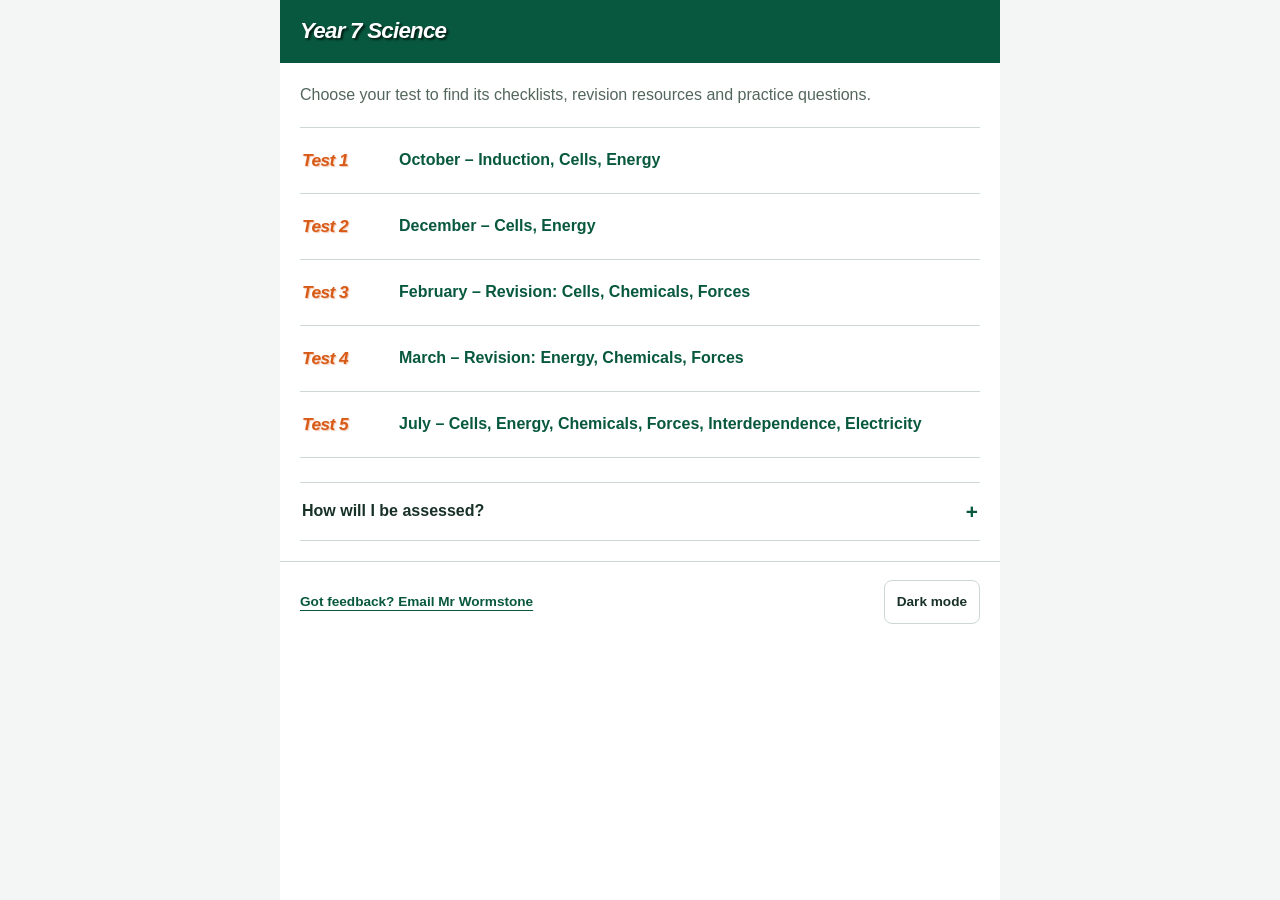
==== commit 9dbcde29: "Refine Year 7 headers and test navigation" ====
--- a/index.html
+++ b/index.html
@@ -61,4 +61,4 @@
 :root[data-theme=dark] #test>.checklist-link,:root[data-theme=dark] .topic-heading .checklist-link{background:#dcefe1}
 @media(prefers-color-scheme:dark){:root:not([data-theme=light]) #test>.checklist-link,:root:not([data-theme=light]) .topic-heading .checklist-link{background:#dcefe1}}
 @media(max-width:400px){#test>.checklist-link strong,.topic-heading .checklist-link strong{font-size:1rem}#test>.checklist-link .checklist-illustration,.topic-heading .checklist-illustration{width:76px;height:74px}}
-</style><style>#test>.checklist-link>span:not(.sr-only),.topic-heading .checklist-link>span:not(.sr-only){text-align:center}#test>.checklist-link .checklist-illustration,.topic-heading .checklist-illustration{width:112px;height:92px}@media(max-width:400px){#test>.checklist-link .checklist-illustration,.topic-heading .checklist-illustration{width:95px;height:88px}}</style><style>.year-test-link .topic-label strong,.year-test-link .topic-label small{display:block}.year-test-link .topic-label small{font-size:.83rem;font-weight:400;color:var(--muted);line-height:1.35;margin-top:3px}.year-test-link{min-height:72px}.year-intro{color:var(--muted);margin:0 0 22px}.year-hub h1{font-size:1.5rem;margin:0 0 8px;color:var(--green)}.year-hub .topic-list{margin-top:0}</style></head><body><a class="skip" href="#main">Skip to tests</a><div class="page"><main id="main" class="main year-hub" tabindex="-1"><h1>Year 7 Science</h1><p class="year-intro">Choose your test to find its checklists, revision resources and practice questions.</p><nav class="topic-list" aria-label="Year 7 tests"><a class="topic-link year-test-link" href="year-7-test-1.html"><span class="topic-number" aria-hidden="true">1</span><span class="topic-label"><strong>Test 1</strong><small>October · Induction, Cells, Energy</small></span></a><a class="topic-link year-test-link" href="year-7-test-2.html"><span class="topic-number" aria-hidden="true">2</span><span class="topic-label"><strong>Test 2</strong><small>December · Cells, Energy</small></span></a><a class="topic-link year-test-link" href="year-7-test-3.html"><span class="topic-number" aria-hidden="true">3</span><span class="topic-label"><strong>Test 3</strong><small>February · Revision: Cells, Chemicals, Forces</small></span></a><a class="topic-link year-test-link" href="year-7-test-4.html"><span class="topic-number" aria-hidden="true">4</span><span class="topic-label"><strong>Test 4</strong><small>March · Revision: Energy, Chemicals, Forces</small></span></a><a class="topic-link year-test-link" href="year-7-test-5.html"><span class="topic-number" aria-hidden="true">5</span><span class="topic-label"><strong>Test 5</strong><small>July · Cells, Energy, Chemicals, Forces, Interdependence, Electricity</small></span></a></nav><details class="tips"><summary>How will I be assessed?</summary><p>You will have five tests this year. Each test includes questions from that term and previous topics.</p></details></main><footer class="footer"><a class="feedback-link" href="mailto:wormstonel@crispins.co.uk">Got feedback? Email Mr Wormstone</a><button class="theme" id="theme" type="button" aria-pressed="false">Dark mode</button></footer></div><script>(()=>{const b=document.getElementById('theme'),root=document.documentElement,key='smart-bank-y7-hub-theme',media=matchMedia('(prefers-color-scheme: dark)');let mode='system';try{let x=localStorage.getItem(key);if(x==='dark'||x==='light')mode=x}catch(e){}function render(){if(mode==='system')delete root.dataset.theme;else root.dataset.theme=mode;let dark=mode==='dark'||(mode==='system'&&media.matches);b.setAttribute('aria-pressed',String(dark));b.textContent=dark?'Light mode':'Dark mode'}b.addEventListener('click',()=>{let dark=mode==='dark'||(mode==='system'&&media.matches);mode=dark?'light':'dark';try{localStorage.setItem(key,mode)}catch(e){}render()});if(media.addEventListener)media.addEventListener('change',()=>{if(mode==='system')render()});render()})();</script></body></html>+</style><style>#test>.checklist-link>span:not(.sr-only),.topic-heading .checklist-link>span:not(.sr-only){text-align:center}#test>.checklist-link .checklist-illustration,.topic-heading .checklist-illustration{width:112px;height:92px}@media(max-width:400px){#test>.checklist-link .checklist-illustration,.topic-heading .checklist-illustration{width:95px;height:88px}}</style><style>.masthead{background:#07583e;border-bottom:0}.masthead h1,:root[data-theme=dark] .masthead h1{color:#fff;text-shadow:2px 2px 2px rgba(0,0,0,.65);flex:1;min-width:0}.masthead .header-back{color:#fff}.topic-link .topic-label{color:#07583e;font-size:1rem;font-weight:700;white-space:nowrap}:root[data-theme=dark] .topic-link .topic-label{color:#a0e7c1}@media(prefers-color-scheme:dark){:root:not([data-theme=light]) .topic-link .topic-label{color:#a0e7c1}}@media(max-width:400px){.masthead h1,:root[data-page-view]:not([data-page-view=test]) .masthead h1,:root[data-page-view=test] .masthead h1{font-size:1.05rem}}</style><style>.year-test-link{min-height:66px;gap:12px}.year-test-link .topic-number{width:85px;letter-spacing:-.03em;font-size:1.08rem;font-style:italic;white-space:nowrap;transform:none}.year-test-link .topic-label{min-width:0;overflow-x:auto;scrollbar-width:thin;white-space:nowrap;font-size:1rem;font-weight:700;color:#07583e}.year-intro{color:var(--muted);margin:0 0 20px}.year-hub .topic-list{margin-top:0}.year-hub .topic-link{font-size:1rem}.masthead h1{font-size:1.4rem}@media(max-width:400px){.year-test-link .topic-number{width:74px;font-size:.96rem}.year-test-link .topic-label{font-size:.9rem}}</style></head><body><a class="skip" href="#main">Skip to tests</a><div class="page"><header class="masthead"><h1>Year 7 Science</h1></header><main id="main" class="main year-hub" tabindex="-1"><p class="year-intro">Choose your test to find its checklists, revision resources and practice questions.</p><nav class="topic-list" aria-label="Year 7 tests"><a class="topic-link year-test-link" href="year-7-test-1.html"><span class="topic-number">Test 1</span><span class="topic-label">October – Induction, Cells, Energy</span></a><a class="topic-link year-test-link" href="year-7-test-2.html"><span class="topic-number">Test 2</span><span class="topic-label">December – Cells, Energy</span></a><a class="topic-link year-test-link" href="year-7-test-3.html"><span class="topic-number">Test 3</span><span class="topic-label">February – Revision: Cells, Chemicals, Forces</span></a><a class="topic-link year-test-link" href="year-7-test-4.html"><span class="topic-number">Test 4</span><span class="topic-label">March – Revision: Energy, Chemicals, Forces</span></a><a class="topic-link year-test-link" href="year-7-test-5.html"><span class="topic-number">Test 5</span><span class="topic-label">July – Cells, Energy, Chemicals, Forces, Interdependence, Electricity</span></a></nav><details class="tips"><summary>How will I be assessed?</summary><p>You will have five tests this year. Each test includes questions from that term and previous topics.</p></details></main><footer class="footer"><a class="feedback-link" href="mailto:wormstonel@crispins.co.uk">Got feedback? Email Mr Wormstone</a><button class="theme" id="theme" type="button" aria-pressed="false">Dark mode</button></footer></div><script>(()=>{const b=document.getElementById('theme'),root=document.documentElement,key='smart-bank-y7-hub-theme',media=matchMedia('(prefers-color-scheme: dark)');let mode='system';try{let x=localStorage.getItem(key);if(x==='dark'||x==='light')mode=x}catch(e){}function render(){if(mode==='system')delete root.dataset.theme;else root.dataset.theme=mode;let dark=mode==='dark'||(mode==='system'&&media.matches);b.setAttribute('aria-pressed',String(dark));b.textContent=dark?'Light mode':'Dark mode'}b.addEventListener('click',()=>{let dark=mode==='dark'||(mode==='system'&&media.matches);mode=dark?'light':'dark';try{localStorage.setItem(key,mode)}catch(e){}render()});if(media.addEventListener)media.addEventListener('change',()=>{if(mode==='system')render()});render()})();</script></body></html>
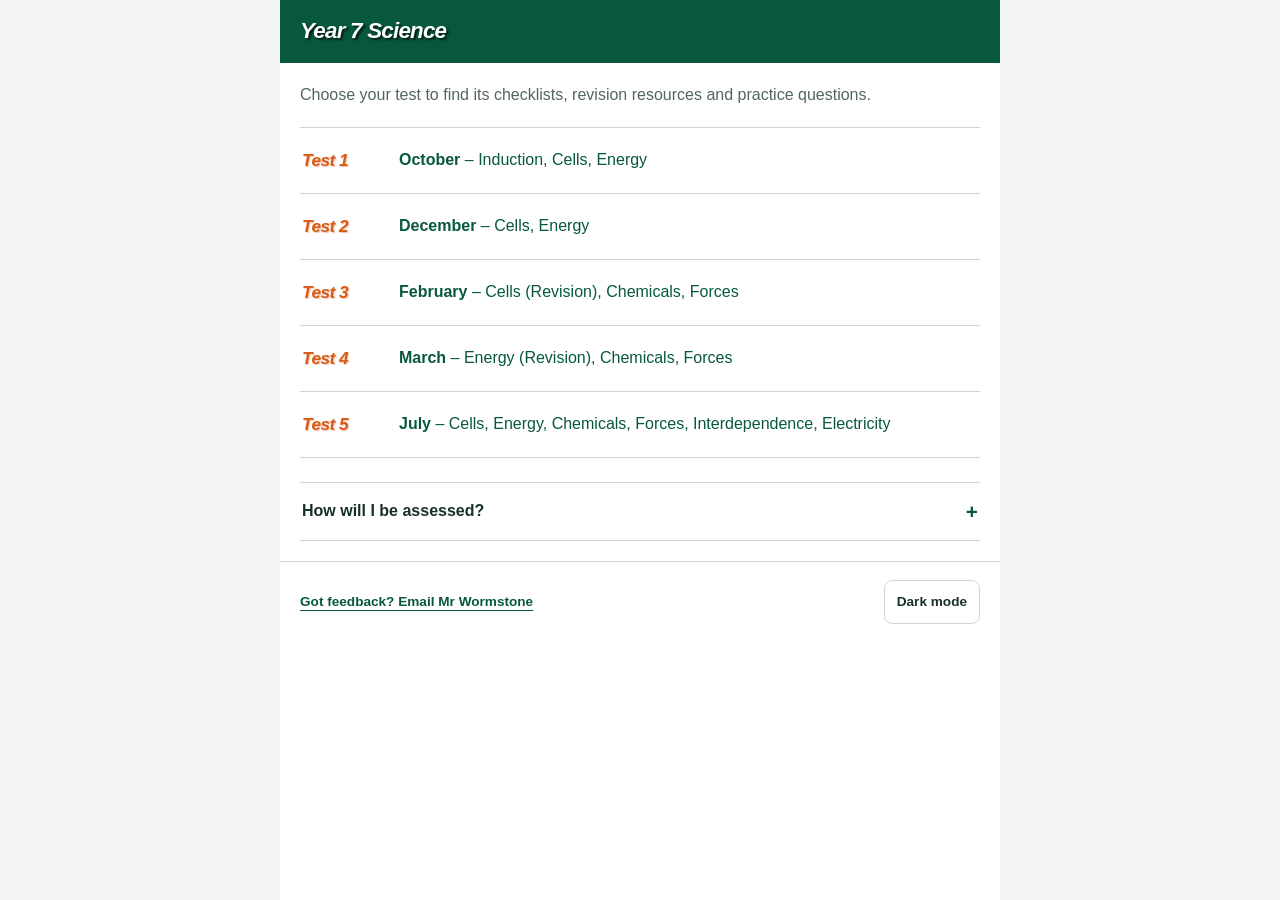
==== commit 76298285: "Extend interactive PLCs across Year 7" ====
--- a/index.html
+++ b/index.html
@@ -61,4 +61,4 @@
 :root[data-theme=dark] #test>.checklist-link,:root[data-theme=dark] .topic-heading .checklist-link{background:#dcefe1}
 @media(prefers-color-scheme:dark){:root:not([data-theme=light]) #test>.checklist-link,:root:not([data-theme=light]) .topic-heading .checklist-link{background:#dcefe1}}
 @media(max-width:400px){#test>.checklist-link strong,.topic-heading .checklist-link strong{font-size:1rem}#test>.checklist-link .checklist-illustration,.topic-heading .checklist-illustration{width:76px;height:74px}}
-</style><style>#test>.checklist-link>span:not(.sr-only),.topic-heading .checklist-link>span:not(.sr-only){text-align:center}#test>.checklist-link .checklist-illustration,.topic-heading .checklist-illustration{width:112px;height:92px}@media(max-width:400px){#test>.checklist-link .checklist-illustration,.topic-heading .checklist-illustration{width:95px;height:88px}}</style><style>.masthead{background:#07583e;border-bottom:0}.masthead h1,:root[data-theme=dark] .masthead h1{color:#fff;text-shadow:2px 2px 2px rgba(0,0,0,.65);flex:1;min-width:0}.masthead .header-back{color:#fff}.topic-link .topic-label{color:#07583e;font-size:1rem;font-weight:700;white-space:nowrap}:root[data-theme=dark] .topic-link .topic-label{color:#a0e7c1}@media(prefers-color-scheme:dark){:root:not([data-theme=light]) .topic-link .topic-label{color:#a0e7c1}}@media(max-width:400px){.masthead h1,:root[data-page-view]:not([data-page-view=test]) .masthead h1,:root[data-page-view=test] .masthead h1{font-size:1.05rem}}</style><style>.year-test-link{min-height:66px;gap:12px}.year-test-link .topic-number{width:85px;letter-spacing:-.03em;font-size:1.08rem;font-style:italic;white-space:nowrap;transform:none}.year-test-link .topic-label{min-width:0;overflow-x:auto;scrollbar-width:thin;white-space:nowrap;font-size:1rem;font-weight:700;color:#07583e}.year-intro{color:var(--muted);margin:0 0 20px}.year-hub .topic-list{margin-top:0}.year-hub .topic-link{font-size:1rem}.masthead h1{font-size:1.4rem}@media(max-width:400px){.year-test-link .topic-number{width:74px;font-size:.96rem}.year-test-link .topic-label{font-size:.9rem}}</style></head><body><a class="skip" href="#main">Skip to tests</a><div class="page"><header class="masthead"><h1>Year 7 Science</h1></header><main id="main" class="main year-hub" tabindex="-1"><p class="year-intro">Choose your test to find its checklists, revision resources and practice questions.</p><nav class="topic-list" aria-label="Year 7 tests"><a class="topic-link year-test-link" href="year-7-test-1.html"><span class="topic-number">Test 1</span><span class="topic-label">October – Induction, Cells, Energy</span></a><a class="topic-link year-test-link" href="year-7-test-2.html"><span class="topic-number">Test 2</span><span class="topic-label">December – Cells, Energy</span></a><a class="topic-link year-test-link" href="year-7-test-3.html"><span class="topic-number">Test 3</span><span class="topic-label">February – Revision: Cells, Chemicals, Forces</span></a><a class="topic-link year-test-link" href="year-7-test-4.html"><span class="topic-number">Test 4</span><span class="topic-label">March – Revision: Energy, Chemicals, Forces</span></a><a class="topic-link year-test-link" href="year-7-test-5.html"><span class="topic-number">Test 5</span><span class="topic-label">July – Cells, Energy, Chemicals, Forces, Interdependence, Electricity</span></a></nav><details class="tips"><summary>How will I be assessed?</summary><p>You will have five tests this year. Each test includes questions from that term and previous topics.</p></details></main><footer class="footer"><a class="feedback-link" href="mailto:wormstonel@crispins.co.uk">Got feedback? Email Mr Wormstone</a><button class="theme" id="theme" type="button" aria-pressed="false">Dark mode</button></footer></div><script>(()=>{const b=document.getElementById('theme'),root=document.documentElement,key='smart-bank-y7-hub-theme',media=matchMedia('(prefers-color-scheme: dark)');let mode='system';try{let x=localStorage.getItem(key);if(x==='dark'||x==='light')mode=x}catch(e){}function render(){if(mode==='system')delete root.dataset.theme;else root.dataset.theme=mode;let dark=mode==='dark'||(mode==='system'&&media.matches);b.setAttribute('aria-pressed',String(dark));b.textContent=dark?'Light mode':'Dark mode'}b.addEventListener('click',()=>{let dark=mode==='dark'||(mode==='system'&&media.matches);mode=dark?'light':'dark';try{localStorage.setItem(key,mode)}catch(e){}render()});if(media.addEventListener)media.addEventListener('change',()=>{if(mode==='system')render()});render()})();</script></body></html>+</style><style>#test>.checklist-link>span:not(.sr-only),.topic-heading .checklist-link>span:not(.sr-only){text-align:center}#test>.checklist-link .checklist-illustration,.topic-heading .checklist-illustration{width:112px;height:92px}@media(max-width:400px){#test>.checklist-link .checklist-illustration,.topic-heading .checklist-illustration{width:95px;height:88px}}</style><style>.masthead{background:#07583e;border-bottom:0}.masthead h1,:root[data-theme=dark] .masthead h1{color:#fff;text-shadow:2px 2px 2px rgba(0,0,0,.65);flex:1;min-width:0}.masthead .header-back{color:#fff}.topic-link .topic-label{color:#07583e;font-size:1rem;font-weight:700;white-space:nowrap}:root[data-theme=dark] .topic-link .topic-label{color:#a0e7c1}@media(prefers-color-scheme:dark){:root:not([data-theme=light]) .topic-link .topic-label{color:#a0e7c1}}@media(max-width:400px){.masthead h1,:root[data-page-view]:not([data-page-view=test]) .masthead h1,:root[data-page-view=test] .masthead h1{font-size:1.05rem}}</style><style>.resource-group .group-note{font-size:.82rem}</style><style>.year-test-link{min-height:66px;gap:12px}.year-test-link .topic-number{width:85px;letter-spacing:-.03em;font-size:1.08rem;font-style:italic;white-space:nowrap;transform:none}.year-test-link .topic-label{min-width:0;overflow-x:auto;scrollbar-width:thin;white-space:nowrap;font-size:1rem;font-weight:400;color:#07583e}.year-test-link .topic-label strong{font-weight:700}.year-intro{color:var(--muted);margin:0 0 20px}.year-hub .topic-list{margin-top:0}.year-hub .topic-link{font-size:1rem}.masthead h1{font-size:1.4rem}@media(max-width:400px){.year-test-link .topic-number{width:74px;font-size:.96rem}.year-test-link .topic-label{font-size:.9rem}}</style></head><body><a class="skip" href="#main">Skip to tests</a><div class="page"><header class="masthead"><h1>Year 7 Science</h1></header><main id="main" class="main year-hub" tabindex="-1"><p class="year-intro">Choose your test to find its checklists, revision resources and practice questions.</p><nav class="topic-list" aria-label="Year 7 tests"><a class="topic-link year-test-link" href="year-7-test-1.html"><span class="topic-number">Test 1</span><span class="topic-label"><strong>October</strong> – Induction, Cells, Energy</span></a><a class="topic-link year-test-link" href="year-7-test-2.html"><span class="topic-number">Test 2</span><span class="topic-label"><strong>December</strong> – Cells, Energy</span></a><a class="topic-link year-test-link" href="year-7-test-3.html"><span class="topic-number">Test 3</span><span class="topic-label"><strong>February</strong> – Cells (Revision), Chemicals, Forces</span></a><a class="topic-link year-test-link" href="year-7-test-4.html"><span class="topic-number">Test 4</span><span class="topic-label"><strong>March</strong> – Energy (Revision), Chemicals, Forces</span></a><a class="topic-link year-test-link" href="year-7-test-5.html"><span class="topic-number">Test 5</span><span class="topic-label"><strong>July</strong> – Cells, Energy, Chemicals, Forces, Interdependence, Electricity</span></a></nav><details class="tips"><summary>How will I be assessed?</summary><p>You will have five tests this year. Each test includes questions from that term and previous topics.</p></details></main><footer class="footer"><a class="feedback-link" href="mailto:wormstonel@crispins.co.uk">Got feedback? Email Mr Wormstone</a><button class="theme" id="theme" type="button" aria-pressed="false">Dark mode</button></footer></div><script>(()=>{const b=document.getElementById('theme'),root=document.documentElement,key='smart-bank-y7-hub-theme',media=matchMedia('(prefers-color-scheme: dark)');let mode='system';try{let x=localStorage.getItem(key);if(x==='dark'||x==='light')mode=x}catch(e){}function render(){if(mode==='system')delete root.dataset.theme;else root.dataset.theme=mode;let dark=mode==='dark'||(mode==='system'&&media.matches);b.setAttribute('aria-pressed',String(dark));b.textContent=dark?'Light mode':'Dark mode'}b.addEventListener('click',()=>{let dark=mode==='dark'||(mode==='system'&&media.matches);mode=dark?'light':'dark';try{localStorage.setItem(key,mode)}catch(e){}render()});if(media.addEventListener)media.addEventListener('change',()=>{if(mode==='system')render()});render()})();</script></body></html>
